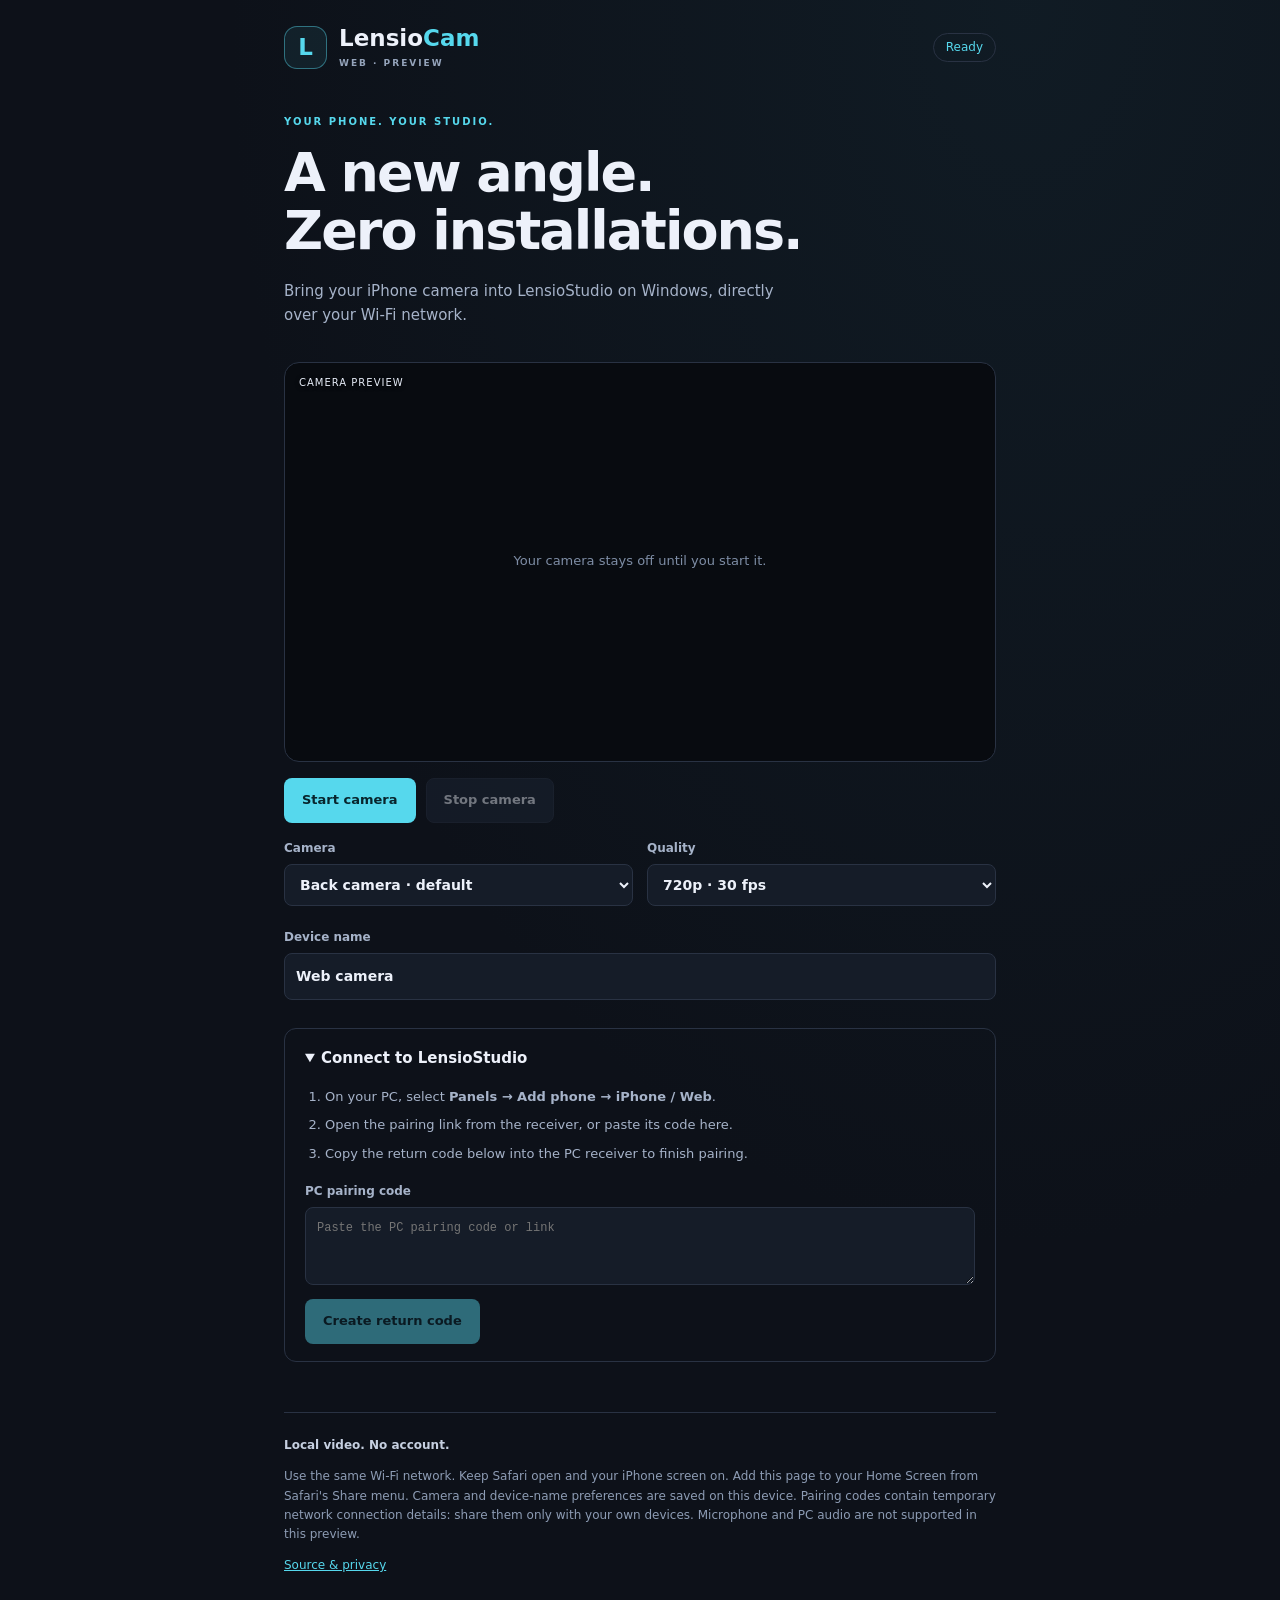
==== web/index.html @ 97a06862 "Add iPhone web camera preview and authenticated Windows receiver" ====
<!doctype html>
<html lang="en"><head><meta charset="utf-8"><meta name="viewport" content="width=device-width,initial-scale=1,viewport-fit=cover"><meta name="theme-color" content="#0d1119"><meta name="apple-mobile-web-app-capable" content="yes"><meta name="apple-mobile-web-app-status-bar-style" content="black-translucent"><meta name="description" content="Use your iPhone camera in LensioStudio for Windows. Free, direct WebRTC streaming on your local network."><meta name="referrer" content="no-referrer"><title>LensioCam Web</title><link rel="manifest" href="manifest.webmanifest"><link rel="icon" href="icon.svg" type="image/svg+xml"><link rel="stylesheet" href="style.css"></head>
<body><main><header><a class="brand" href="#" aria-label="LensioCam home"><span class="mark">L</span><span>Lensio<span class="accent">Cam</span><small>WEB · PREVIEW</small></span></a><span id="state" role="status">Ready</span></header>
<section class="intro"><p class="eyebrow">YOUR PHONE. YOUR STUDIO.</p><h1 id="heading">A new angle.<br>Zero installations.</h1><p id="subtitle">Bring your iPhone camera into LensioStudio on Windows, directly over your Wi-Fi network.</p></section>
<section id="sender"><div class="preview"><video id="localVideo" autoplay muted playsinline></video><div class="previewLabel">CAMERA PREVIEW <span id="format"></span></div><div id="placeholder">Your camera stays off until you start it.</div></div><div class="toolbar"><button id="start" class="primary">Start camera</button><button id="stop" disabled>Stop camera</button></div><div class="settings"><label>Camera<select id="cameras"><option value="">Back camera · default</option></select></label><label>Quality<select id="resolution"><option value="720">720p · 30 fps</option><option value="1080">1080p · 30 fps</option></select></label><label>Device name<input id="phoneName" maxlength="60" value="iPhone" autocomplete="off"></label></div>
<details id="pairing" open><summary>Connect to LensioStudio</summary><ol><li>On your PC, select <b>Panels → Add phone → iPhone / Web</b>.</li><li>Open the pairing link from the receiver, or paste its code here.</li><li>Copy the return code below into the PC receiver to finish pairing.</li></ol><label>PC pairing code<textarea id="offer" rows="3" spellcheck="false" placeholder="Paste the PC pairing code or link"></textarea></label><button id="connect" class="primary" disabled>Create return code</button><div id="answerSection" hidden><label>Return code<textarea id="answer" rows="3" readonly spellcheck="false"></textarea></label><button id="copyAnswer">Copy return code</button></div></details></section>
<section id="receiver" hidden><div class="notice">Keep this receiver window open and visible while streaming. Its frames are sent only to LensioStudio on this PC. Minimizing or hiding this window can reduce frame rate.</div><div class="preview"><video id="remoteVideo" autoplay muted playsinline></video><div class="previewLabel">WINDOWS RECEIVER <span id="receiverStats"></span></div></div><button id="newPair" class="primary">Create pairing link</button><div id="inviteSection" hidden><label>Open this link in Safari on your iPhone<textarea id="invite" readonly rows="3" spellcheck="false"></textarea></label><button id="copyInvite">Copy pairing link</button><label>Paste the return code from your iPhone<textarea id="remoteAnswer" rows="3" spellcheck="false"></textarea></label><button id="finish" class="primary">Connect iPhone</button></div></section>
<p id="message" role="alert" aria-live="polite"></p><footer><b>Local video. No account.</b><p>Use the same Wi-Fi network. Keep Safari open and your iPhone screen on. Add this page to your Home Screen from Safari's Share menu. Camera and device-name preferences are saved on this device. Pairing codes contain temporary network connection details: share them only with your own devices. Microphone and PC audio are not supported in this preview.</p><a href="https://github.com/Spinti1/Lensio" target="_blank" rel="noreferrer">Source &amp; privacy</a></footer></main><script type="module" src="app.js"></script></body></html>
---- web/style.css ----
:root{color-scheme:dark;font:15px/1.6 system-ui,-apple-system,BlinkMacSystemFont,"Segoe UI",sans-serif;background:#0d1119;color:#edf1fa;--accent:#56d8ed;--line:#293243}*{box-sizing:border-box}body{margin:0;background:radial-gradient(ellipse at 80% 0,#17303b55,transparent 55%)}main{max-width:800px;margin:auto;padding:26px 24px max(28px,env(safe-area-inset-bottom))}header{display:flex;align-items:center;justify-content:space-between;gap:12px}.brand{color:inherit;text-decoration:none;display:flex;align-items:center;gap:12px;font-size:23px;font-weight:750;line-height:1.1}.mark{border:1px solid #56d8ed70;color:var(--accent);background:#56d8ed14;border-radius:13px;width:43px;height:43px;display:grid;place-items:center}.accent{color:var(--accent)}small{display:block;color:#95a4bb;font-size:9px;letter-spacing:2px;margin-top:7px}#state{border:1px solid var(--line);border-radius:30px;padding:4px 12px;color:var(--accent);font-size:12px}.intro{padding:35px 0 20px}.eyebrow{font-size:10px;letter-spacing:2px;color:var(--accent);font-weight:700}h1{font-size:clamp(34px,7vw,54px);line-height:1.08;letter-spacing:-2px;margin:14px 0 18px}.intro>p:last-child{color:#a6b3c9;max-width:490px}.preview{aspect-ratio:16/9;background:#080b10;border:1px solid var(--line);border-radius:15px;overflow:hidden;position:relative}video{width:100%;height:100%;object-fit:contain}.previewLabel{position:absolute;top:12px;left:14px;right:14px;display:flex;justify-content:space-between;gap:8px;font-size:10px;letter-spacing:1px;color:#e7edf9;text-shadow:0 1px 4px #000}#placeholder{position:absolute;inset:0;display:grid;place-items:center;color:#7e8da5;font-size:13px;padding:20px;text-align:center}.toolbar{display:flex;gap:10px;margin:16px 0}.settings{display:grid;grid-template-columns:1fr 1fr;gap:14px}.settings label:last-child{grid-column:1/-1}label{display:block;font-size:12px;font-weight:600;color:#a6b3c9}input,select,textarea{width:100%;margin:6px 0 8px;border:1px solid var(--line);border-radius:8px;background:#151c28;color:#edf1fa;padding:11px;font:inherit;font-size:14px}textarea{resize:vertical;min-height:70px;font:12px/1.5 ui-monospace,monospace;overflow-wrap:anywhere}button{border:1px solid var(--line);border-radius:8px;background:#1d2636;color:#edf1fa;padding:11px 17px;font:inherit;font-size:13px;font-weight:650;cursor:pointer;min-height:43px}button.primary{background:var(--accent);color:#08252d;border-color:transparent}button:hover:not(:disabled){filter:brightness(1.12)}button:disabled{opacity:.45;cursor:default}:focus-visible{outline:2px solid var(--accent);outline-offset:3px}details{border:1px solid var(--line);border-radius:12px;padding:17px 20px;margin-top:20px}summary{font-weight:650;cursor:pointer}ol{padding-left:20px;color:#a6b3c9;font-size:13px}li{padding:4px 0}#answerSection{margin-top:18px}.notice{padding:13px 17px;background:#56d8ed0d;border:1px solid #56d8ed44;border-radius:9px;color:#b5d2dd;font-size:13px;margin:0 0 20px}#receiver>.primary{margin:15px 0}#inviteSection{border:1px solid var(--line);padding:20px;border-radius:12px}#inviteSection label:not(:first-child){margin-top:20px}#message{color:#f4bd83;min-height:24px;font-size:13px}footer{border-top:1px solid var(--line);padding-top:23px;font-size:12px;color:#8d9cb4}footer b{color:#c6d0e1}a{color:var(--accent)}[hidden]{display:none!important}@media(min-width:1000px){main{max-width:760px}}@media(max-width:420px){main{padding:20px 16px}.settings{gap:9px}.intro{padding-top:25px}details{padding:14px}#state{max-width:135px;text-align:center}}
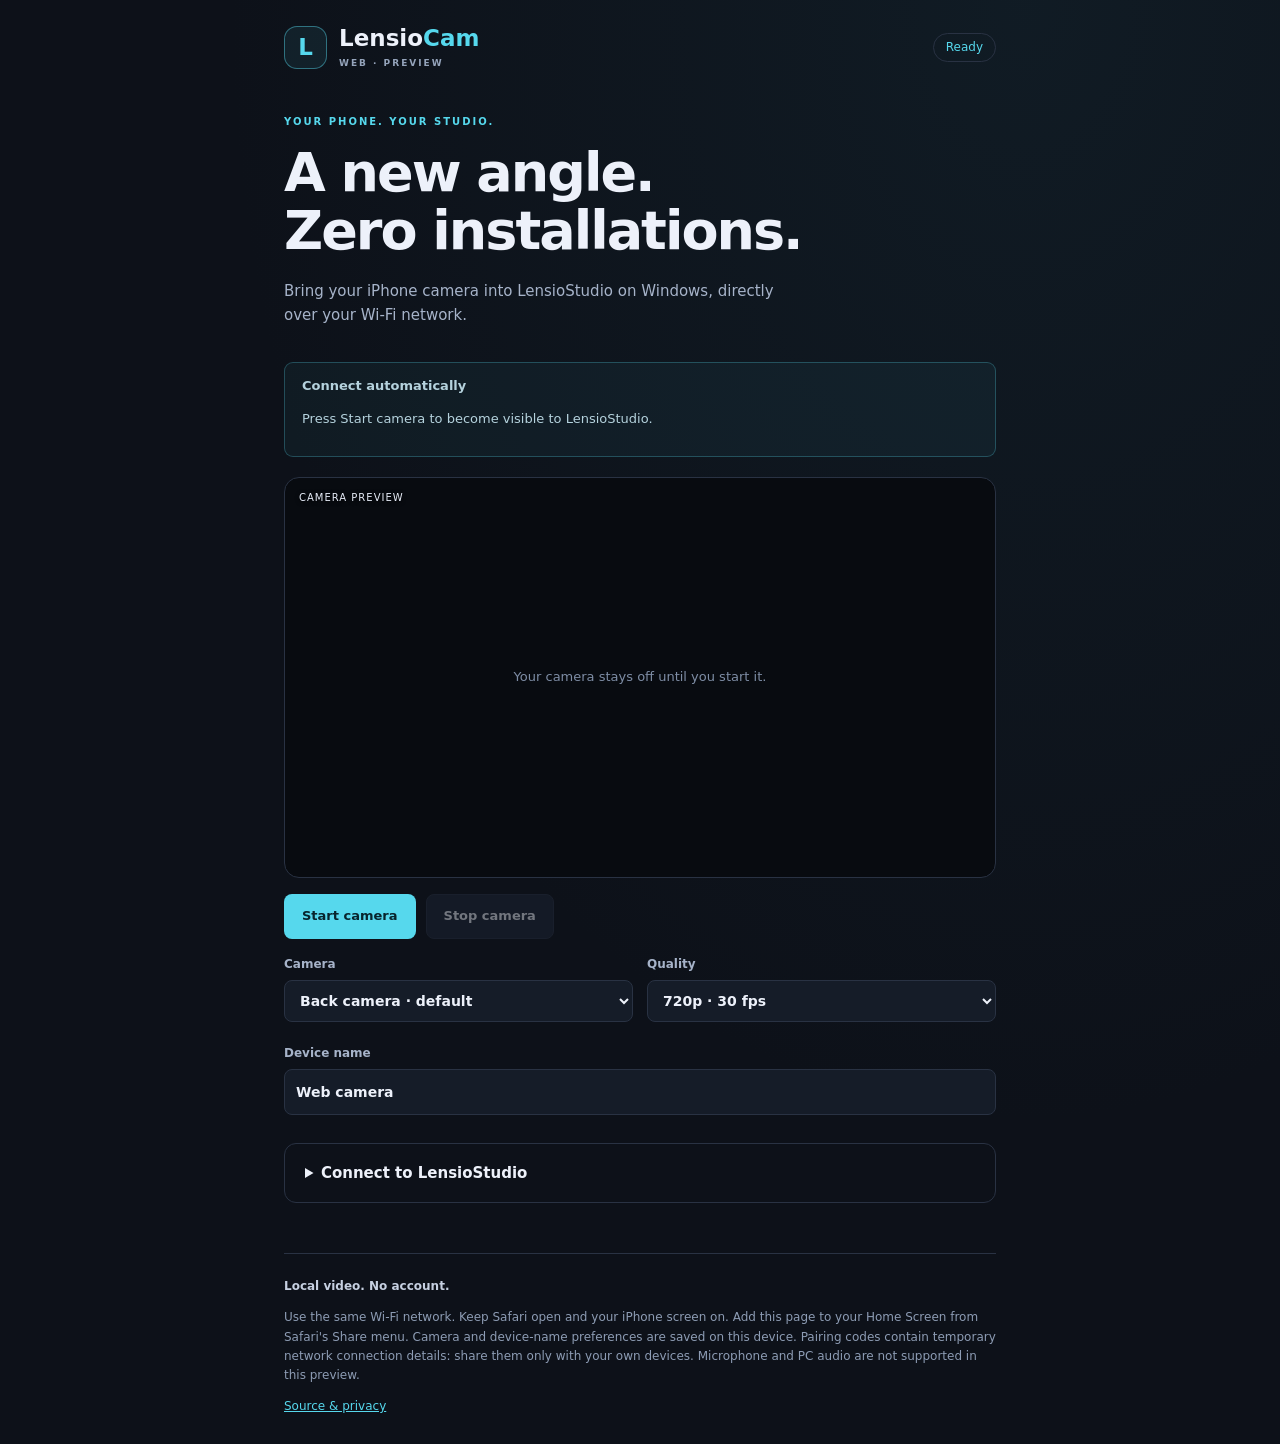
==== commit 65db08ac: "Discover iPhone cameras through isolated Cloudflare signaling without copied codes" ====
--- a/web/index.html
+++ b/web/index.html
@@ -2,7 +2,7 @@
 <html lang="en"><head><meta charset="utf-8"><meta name="viewport" content="width=device-width,initial-scale=1,viewport-fit=cover"><meta name="theme-color" content="#0d1119"><meta name="apple-mobile-web-app-capable" content="yes"><meta name="apple-mobile-web-app-status-bar-style" content="black-translucent"><meta name="description" content="Use your iPhone camera in LensioStudio for Windows. Free, direct WebRTC streaming on your local network."><meta name="referrer" content="no-referrer"><title>LensioCam Web</title><link rel="manifest" href="manifest.webmanifest"><link rel="icon" href="icon.svg" type="image/svg+xml"><link rel="stylesheet" href="style.css"></head>
 <body><main><header><a class="brand" href="#" aria-label="LensioCam home"><span class="mark">L</span><span>Lensio<span class="accent">Cam</span><small>WEB · PREVIEW</small></span></a><span id="state" role="status">Ready</span></header>
 <section class="intro"><p class="eyebrow">YOUR PHONE. YOUR STUDIO.</p><h1 id="heading">A new angle.<br>Zero installations.</h1><p id="subtitle">Bring your iPhone camera into LensioStudio on Windows, directly over your Wi-Fi network.</p></section>
-<section id="sender"><div class="preview"><video id="localVideo" autoplay muted playsinline></video><div class="previewLabel">CAMERA PREVIEW <span id="format"></span></div><div id="placeholder">Your camera stays off until you start it.</div></div><div class="toolbar"><button id="start" class="primary">Start camera</button><button id="stop" disabled>Stop camera</button></div><div class="settings"><label>Camera<select id="cameras"><option value="">Back camera · default</option></select></label><label>Quality<select id="resolution"><option value="720">720p · 30 fps</option><option value="1080">1080p · 30 fps</option></select></label><label>Device name<input id="phoneName" maxlength="60" value="iPhone" autocomplete="off"></label></div>
+<section id="autoPanel" class="notice" hidden><b>Connect automatically</b><p id="autoStatus" role="status"></p><div id="autoDevices"></div><div id="autoRequest" hidden><p><b id="autoHost"></b> wants to use your camera. Accept only your own PC.</p><button id="acceptAuto" class="primary">Accept connection</button> <button id="rejectAuto">Decline</button></div></section><section id="sender"><div class="preview"><video id="localVideo" autoplay muted playsinline></video><div class="previewLabel">CAMERA PREVIEW <span id="format"></span></div><div id="placeholder">Your camera stays off until you start it.</div></div><div class="toolbar"><button id="start" class="primary">Start camera</button><button id="stop" disabled>Stop camera</button></div><div class="settings"><label>Camera<select id="cameras"><option value="">Back camera · default</option></select></label><label>Quality<select id="resolution"><option value="720">720p · 30 fps</option><option value="1080">1080p · 30 fps</option></select></label><label>Device name<input id="phoneName" maxlength="60" value="iPhone" autocomplete="off"></label></div>
 <details id="pairing" open><summary>Connect to LensioStudio</summary><ol><li>On your PC, select <b>Panels → Add phone → iPhone / Web</b>.</li><li>Open the pairing link from the receiver, or paste its code here.</li><li>Copy the return code below into the PC receiver to finish pairing.</li></ol><label>PC pairing code<textarea id="offer" rows="3" spellcheck="false" placeholder="Paste the PC pairing code or link"></textarea></label><button id="connect" class="primary" disabled>Create return code</button><div id="answerSection" hidden><label>Return code<textarea id="answer" rows="3" readonly spellcheck="false"></textarea></label><button id="copyAnswer">Copy return code</button></div></details></section>
 <section id="receiver" hidden><div class="notice">Keep this receiver window open and visible while streaming. Its frames are sent only to LensioStudio on this PC. Minimizing or hiding this window can reduce frame rate.</div><div class="preview"><video id="remoteVideo" autoplay muted playsinline></video><div class="previewLabel">WINDOWS RECEIVER <span id="receiverStats"></span></div></div><button id="newPair" class="primary">Create pairing link</button><div id="inviteSection" hidden><label>Open this link in Safari on your iPhone<textarea id="invite" readonly rows="3" spellcheck="false"></textarea></label><button id="copyInvite">Copy pairing link</button><label>Paste the return code from your iPhone<textarea id="remoteAnswer" rows="3" spellcheck="false"></textarea></label><button id="finish" class="primary">Connect iPhone</button></div></section>
 <p id="message" role="alert" aria-live="polite"></p><footer><b>Local video. No account.</b><p>Use the same Wi-Fi network. Keep Safari open and your iPhone screen on. Add this page to your Home Screen from Safari's Share menu. Camera and device-name preferences are saved on this device. Pairing codes contain temporary network connection details: share them only with your own devices. Microphone and PC audio are not supported in this preview.</p><a href="https://github.com/Spinti1/Lensio" target="_blank" rel="noreferrer">Source &amp; privacy</a></footer></main><script type="module" src="app.js"></script></body></html>
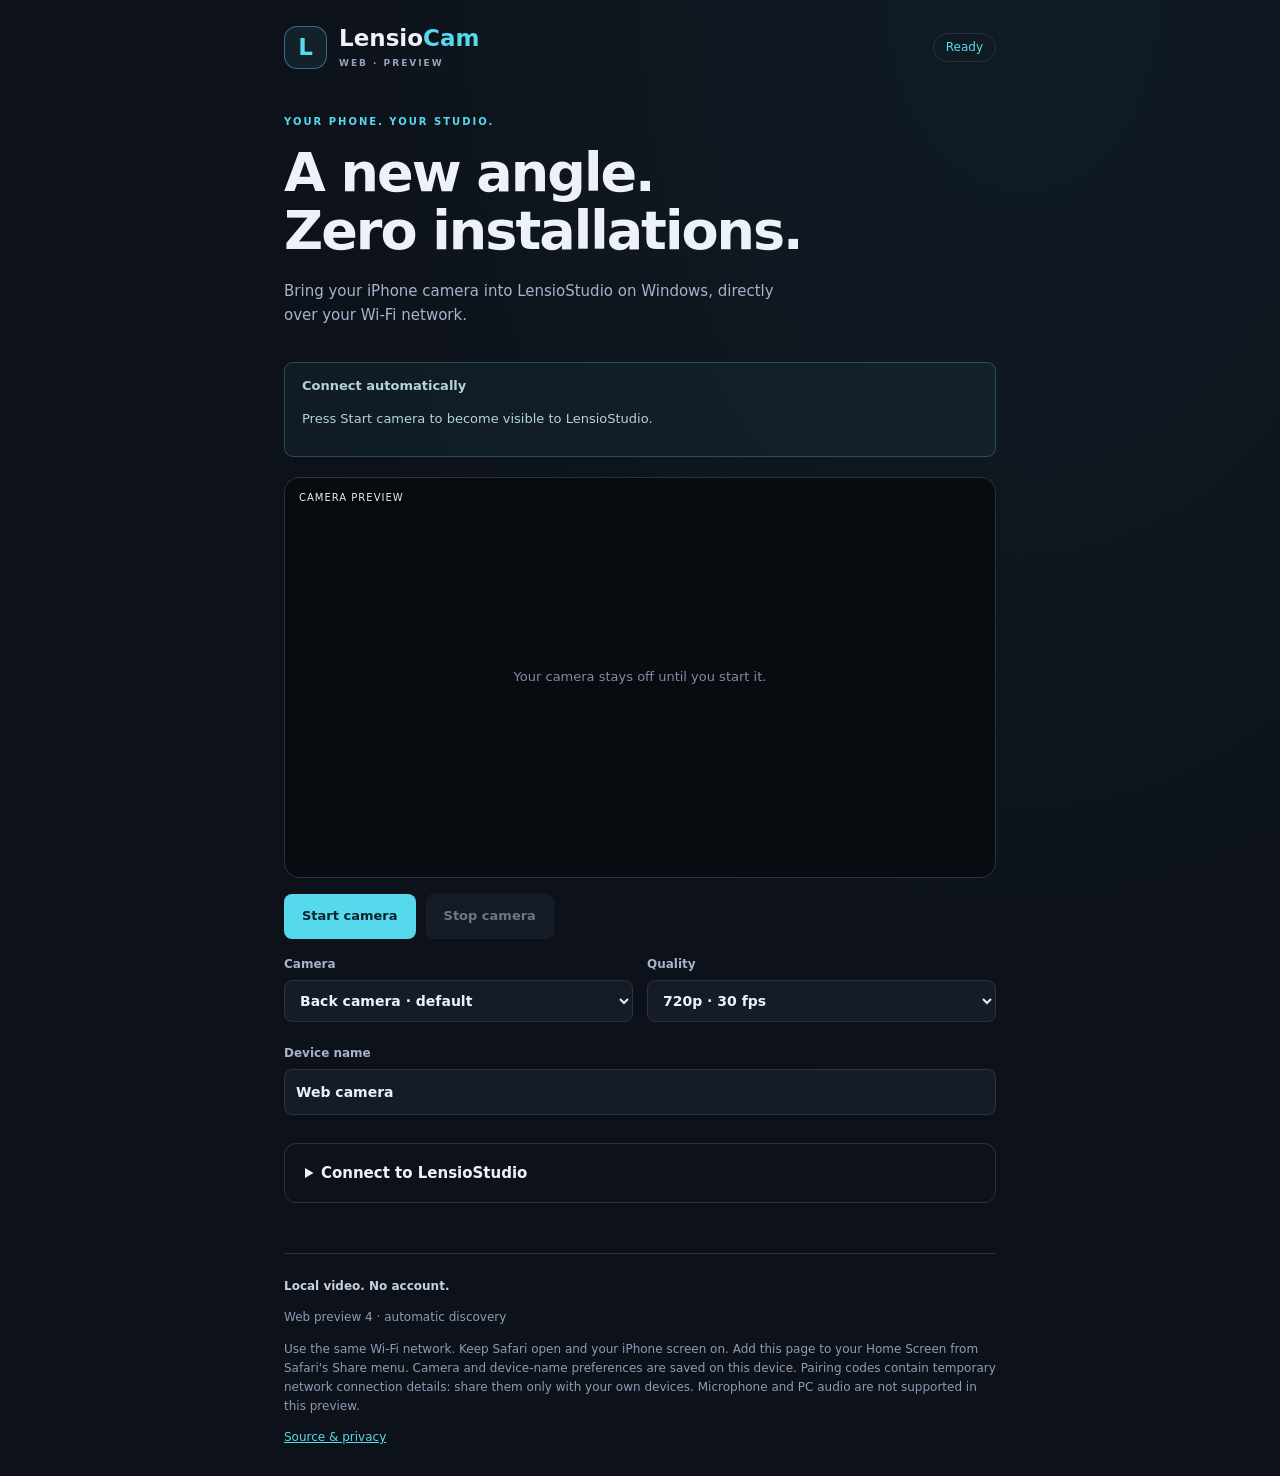
==== commit 33b9a447: "Keep discovery visible and refresh cached browser scripts" ====
--- a/web/index.html
+++ b/web/index.html
@@ -2,7 +2,7 @@
 <html lang="en"><head><meta charset="utf-8"><meta name="viewport" content="width=device-width,initial-scale=1,viewport-fit=cover"><meta name="theme-color" content="#0d1119"><meta name="apple-mobile-web-app-capable" content="yes"><meta name="apple-mobile-web-app-status-bar-style" content="black-translucent"><meta name="description" content="Use your iPhone camera in LensioStudio for Windows. Free, direct WebRTC streaming on your local network."><meta name="referrer" content="no-referrer"><title>LensioCam Web</title><link rel="manifest" href="manifest.webmanifest"><link rel="icon" href="icon.svg" type="image/svg+xml"><link rel="stylesheet" href="style.css"></head>
 <body><main><header><a class="brand" href="#" aria-label="LensioCam home"><span class="mark">L</span><span>Lensio<span class="accent">Cam</span><small>WEB · PREVIEW</small></span></a><span id="state" role="status">Ready</span></header>
 <section class="intro"><p class="eyebrow">YOUR PHONE. YOUR STUDIO.</p><h1 id="heading">A new angle.<br>Zero installations.</h1><p id="subtitle">Bring your iPhone camera into LensioStudio on Windows, directly over your Wi-Fi network.</p></section>
-<section id="autoPanel" class="notice" hidden><b>Connect automatically</b><p id="autoStatus" role="status"></p><div id="autoDevices"></div><div id="autoRequest" hidden><p><b id="autoHost"></b> wants to use your camera. Accept only your own PC.</p><button id="acceptAuto" class="primary">Accept connection</button> <button id="rejectAuto">Decline</button></div></section><section id="sender"><div class="preview"><video id="localVideo" autoplay muted playsinline></video><div class="previewLabel">CAMERA PREVIEW <span id="format"></span></div><div id="placeholder">Your camera stays off until you start it.</div></div><div class="toolbar"><button id="start" class="primary">Start camera</button><button id="stop" disabled>Stop camera</button></div><div class="settings"><label>Camera<select id="cameras"><option value="">Back camera · default</option></select></label><label>Quality<select id="resolution"><option value="720">720p · 30 fps</option><option value="1080">1080p · 30 fps</option></select></label><label>Device name<input id="phoneName" maxlength="60" value="iPhone" autocomplete="off"></label></div>
+<section id="autoPanel" class="notice"><b>Connect automatically</b><p id="autoStatus" role="status">Loading automatic discovery… If this message stays, reload this page to update its scripts.</p><div id="autoDevices"></div><div id="autoRequest" hidden><p><b id="autoHost"></b> wants to use your camera. Accept only your own PC.</p><button id="acceptAuto" class="primary">Accept connection</button> <button id="rejectAuto">Decline</button></div></section><section id="sender"><div class="preview"><video id="localVideo" autoplay muted playsinline></video><div class="previewLabel">CAMERA PREVIEW <span id="format"></span></div><div id="placeholder">Your camera stays off until you start it.</div></div><div class="toolbar"><button id="start" class="primary">Start camera</button><button id="stop" disabled>Stop camera</button></div><div class="settings"><label>Camera<select id="cameras"><option value="">Back camera · default</option></select></label><label>Quality<select id="resolution"><option value="720">720p · 30 fps</option><option value="1080">1080p · 30 fps</option></select></label><label>Device name<input id="phoneName" maxlength="60" value="iPhone" autocomplete="off"></label></div>
 <details id="pairing" open><summary>Connect to LensioStudio</summary><ol><li>On your PC, select <b>Panels → Add phone → iPhone / Web</b>.</li><li>Open the pairing link from the receiver, or paste its code here.</li><li>Copy the return code below into the PC receiver to finish pairing.</li></ol><label>PC pairing code<textarea id="offer" rows="3" spellcheck="false" placeholder="Paste the PC pairing code or link"></textarea></label><button id="connect" class="primary" disabled>Create return code</button><div id="answerSection" hidden><label>Return code<textarea id="answer" rows="3" readonly spellcheck="false"></textarea></label><button id="copyAnswer">Copy return code</button></div></details></section>
 <section id="receiver" hidden><div class="notice">Keep this receiver window open and visible while streaming. Its frames are sent only to LensioStudio on this PC. Minimizing or hiding this window can reduce frame rate.</div><div class="preview"><video id="remoteVideo" autoplay muted playsinline></video><div class="previewLabel">WINDOWS RECEIVER <span id="receiverStats"></span></div></div><button id="newPair" class="primary">Create pairing link</button><div id="inviteSection" hidden><label>Open this link in Safari on your iPhone<textarea id="invite" readonly rows="3" spellcheck="false"></textarea></label><button id="copyInvite">Copy pairing link</button><label>Paste the return code from your iPhone<textarea id="remoteAnswer" rows="3" spellcheck="false"></textarea></label><button id="finish" class="primary">Connect iPhone</button></div></section>
-<p id="message" role="alert" aria-live="polite"></p><footer><b>Local video. No account.</b><p>Use the same Wi-Fi network. Keep Safari open and your iPhone screen on. Add this page to your Home Screen from Safari's Share menu. Camera and device-name preferences are saved on this device. Pairing codes contain temporary network connection details: share them only with your own devices. Microphone and PC audio are not supported in this preview.</p><a href="https://github.com/Spinti1/Lensio" target="_blank" rel="noreferrer">Source &amp; privacy</a></footer></main><script type="module" src="app.js"></script></body></html>
+<p id="message" role="alert" aria-live="polite"></p><footer><b>Local video. No account.</b><p>Web preview 4 · automatic discovery</p><p>Use the same Wi-Fi network. Keep Safari open and your iPhone screen on. Add this page to your Home Screen from Safari's Share menu. Camera and device-name preferences are saved on this device. Pairing codes contain temporary network connection details: share them only with your own devices. Microphone and PC audio are not supported in this preview.</p><a href="https://github.com/Spinti1/Lensio" target="_blank" rel="noreferrer">Source &amp; privacy</a></footer></main><script type="module" src="app.js?v=20261029-4"></script></body></html>
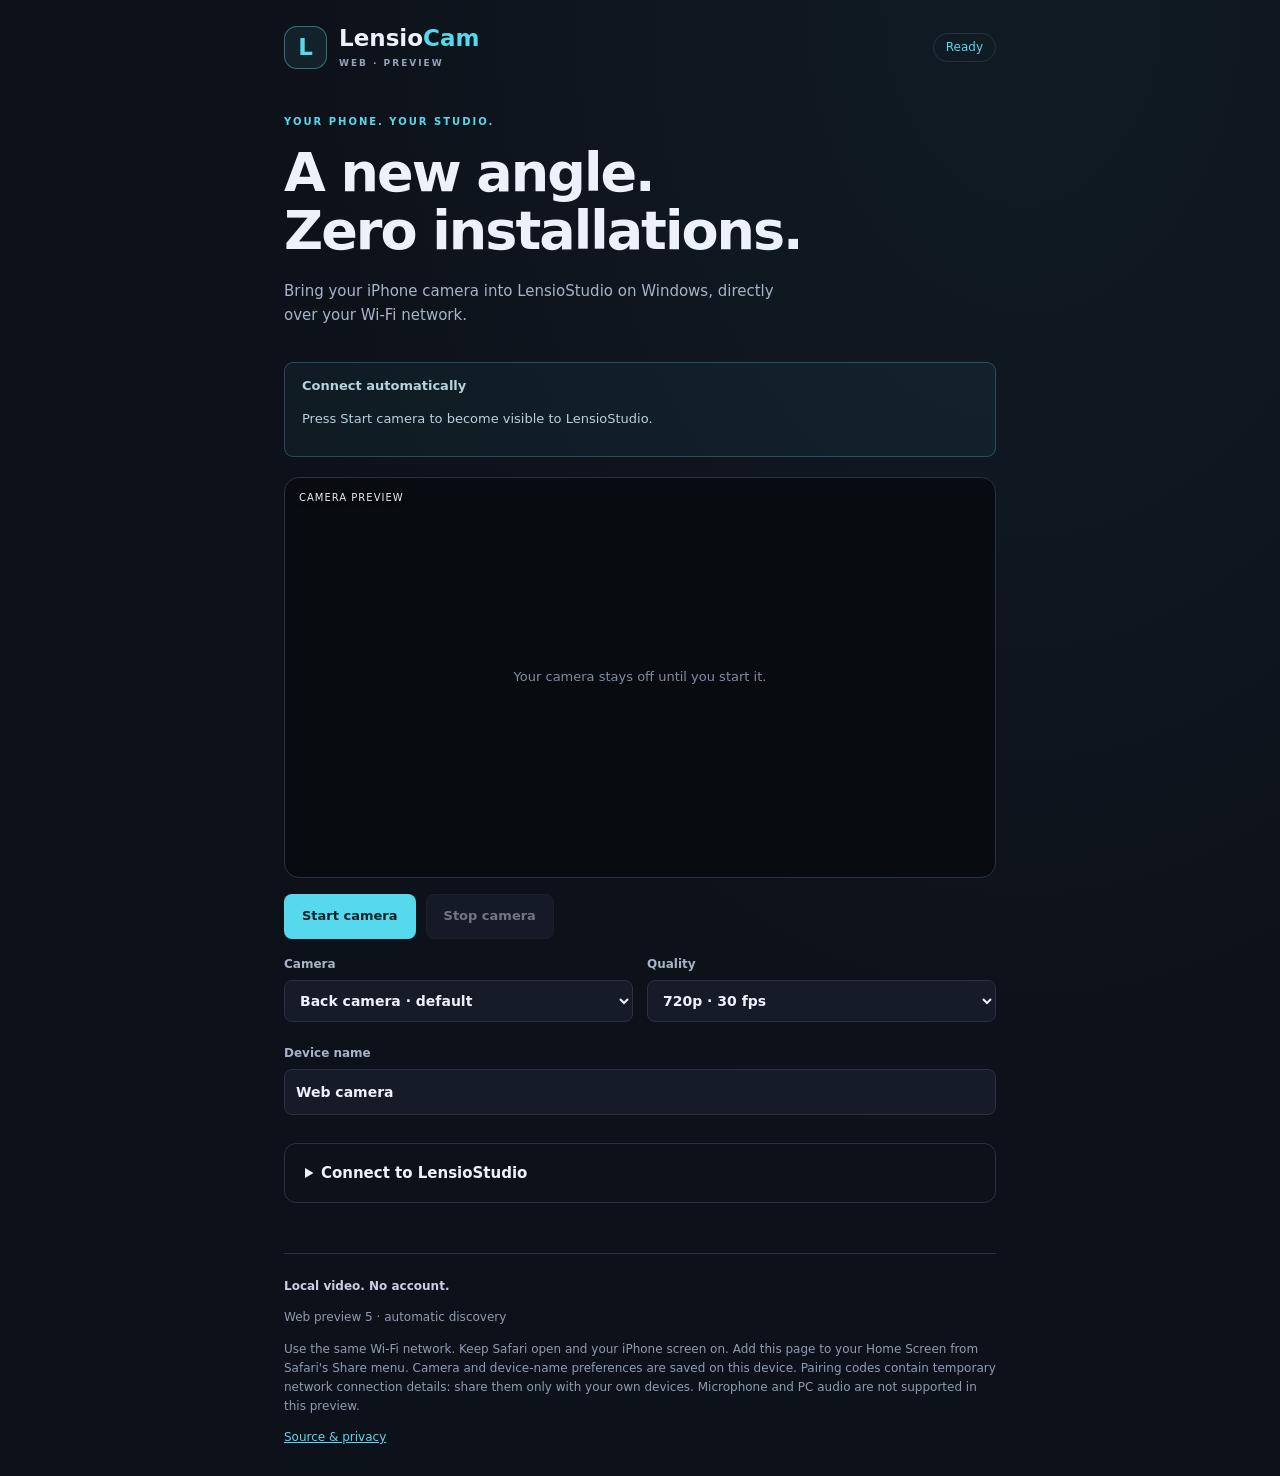
==== commit 2a975195: "Show online status and anonymous network hints for discovery diagnosis" ====
--- a/web/index.html
+++ b/web/index.html
@@ -2,7 +2,7 @@
 <html lang="en"><head><meta charset="utf-8"><meta name="viewport" content="width=device-width,initial-scale=1,viewport-fit=cover"><meta name="theme-color" content="#0d1119"><meta name="apple-mobile-web-app-capable" content="yes"><meta name="apple-mobile-web-app-status-bar-style" content="black-translucent"><meta name="description" content="Use your iPhone camera in LensioStudio for Windows. Free, direct WebRTC streaming on your local network."><meta name="referrer" content="no-referrer"><title>LensioCam Web</title><link rel="manifest" href="manifest.webmanifest"><link rel="icon" href="icon.svg" type="image/svg+xml"><link rel="stylesheet" href="style.css"></head>
 <body><main><header><a class="brand" href="#" aria-label="LensioCam home"><span class="mark">L</span><span>Lensio<span class="accent">Cam</span><small>WEB · PREVIEW</small></span></a><span id="state" role="status">Ready</span></header>
 <section class="intro"><p class="eyebrow">YOUR PHONE. YOUR STUDIO.</p><h1 id="heading">A new angle.<br>Zero installations.</h1><p id="subtitle">Bring your iPhone camera into LensioStudio on Windows, directly over your Wi-Fi network.</p></section>
-<section id="autoPanel" class="notice"><b>Connect automatically</b><p id="autoStatus" role="status">Loading automatic discovery… If this message stays, reload this page to update its scripts.</p><div id="autoDevices"></div><div id="autoRequest" hidden><p><b id="autoHost"></b> wants to use your camera. Accept only your own PC.</p><button id="acceptAuto" class="primary">Accept connection</button> <button id="rejectAuto">Decline</button></div></section><section id="sender"><div class="preview"><video id="localVideo" autoplay muted playsinline></video><div class="previewLabel">CAMERA PREVIEW <span id="format"></span></div><div id="placeholder">Your camera stays off until you start it.</div></div><div class="toolbar"><button id="start" class="primary">Start camera</button><button id="stop" disabled>Stop camera</button></div><div class="settings"><label>Camera<select id="cameras"><option value="">Back camera · default</option></select></label><label>Quality<select id="resolution"><option value="720">720p · 30 fps</option><option value="1080">1080p · 30 fps</option></select></label><label>Device name<input id="phoneName" maxlength="60" value="iPhone" autocomplete="off"></label></div>
+<section id="autoPanel" class="notice"><b>Connect automatically</b><p id="autoStatus" role="status">Loading automatic discovery… If this message stays, reload this page to update its scripts.</p><p id="autoDiagnostic" role="status"></p><div id="autoDevices"></div><div id="autoRequest" hidden><p><b id="autoHost"></b> wants to use your camera. Accept only your own PC.</p><button id="acceptAuto" class="primary">Accept connection</button> <button id="rejectAuto">Decline</button></div></section><section id="sender"><div class="preview"><video id="localVideo" autoplay muted playsinline></video><div class="previewLabel">CAMERA PREVIEW <span id="format"></span></div><div id="placeholder">Your camera stays off until you start it.</div></div><div class="toolbar"><button id="start" class="primary">Start camera</button><button id="stop" disabled>Stop camera</button></div><div class="settings"><label>Camera<select id="cameras"><option value="">Back camera · default</option></select></label><label>Quality<select id="resolution"><option value="720">720p · 30 fps</option><option value="1080">1080p · 30 fps</option></select></label><label>Device name<input id="phoneName" maxlength="60" value="iPhone" autocomplete="off"></label></div>
 <details id="pairing" open><summary>Connect to LensioStudio</summary><ol><li>On your PC, select <b>Panels → Add phone → iPhone / Web</b>.</li><li>Open the pairing link from the receiver, or paste its code here.</li><li>Copy the return code below into the PC receiver to finish pairing.</li></ol><label>PC pairing code<textarea id="offer" rows="3" spellcheck="false" placeholder="Paste the PC pairing code or link"></textarea></label><button id="connect" class="primary" disabled>Create return code</button><div id="answerSection" hidden><label>Return code<textarea id="answer" rows="3" readonly spellcheck="false"></textarea></label><button id="copyAnswer">Copy return code</button></div></details></section>
 <section id="receiver" hidden><div class="notice">Keep this receiver window open and visible while streaming. Its frames are sent only to LensioStudio on this PC. Minimizing or hiding this window can reduce frame rate.</div><div class="preview"><video id="remoteVideo" autoplay muted playsinline></video><div class="previewLabel">WINDOWS RECEIVER <span id="receiverStats"></span></div></div><button id="newPair" class="primary">Create pairing link</button><div id="inviteSection" hidden><label>Open this link in Safari on your iPhone<textarea id="invite" readonly rows="3" spellcheck="false"></textarea></label><button id="copyInvite">Copy pairing link</button><label>Paste the return code from your iPhone<textarea id="remoteAnswer" rows="3" spellcheck="false"></textarea></label><button id="finish" class="primary">Connect iPhone</button></div></section>
-<p id="message" role="alert" aria-live="polite"></p><footer><b>Local video. No account.</b><p>Web preview 4 · automatic discovery</p><p>Use the same Wi-Fi network. Keep Safari open and your iPhone screen on. Add this page to your Home Screen from Safari's Share menu. Camera and device-name preferences are saved on this device. Pairing codes contain temporary network connection details: share them only with your own devices. Microphone and PC audio are not supported in this preview.</p><a href="https://github.com/Spinti1/Lensio" target="_blank" rel="noreferrer">Source &amp; privacy</a></footer></main><script type="module" src="app.js?v=20261029-4"></script></body></html>
+<p id="message" role="alert" aria-live="polite"></p><footer><b>Local video. No account.</b><p>Web preview 5 · automatic discovery</p><p>Use the same Wi-Fi network. Keep Safari open and your iPhone screen on. Add this page to your Home Screen from Safari's Share menu. Camera and device-name preferences are saved on this device. Pairing codes contain temporary network connection details: share them only with your own devices. Microphone and PC audio are not supported in this preview.</p><a href="https://github.com/Spinti1/Lensio" target="_blank" rel="noreferrer">Source &amp; privacy</a></footer></main><script type="module" src="app.js?v=20261029-5"></script></body></html>
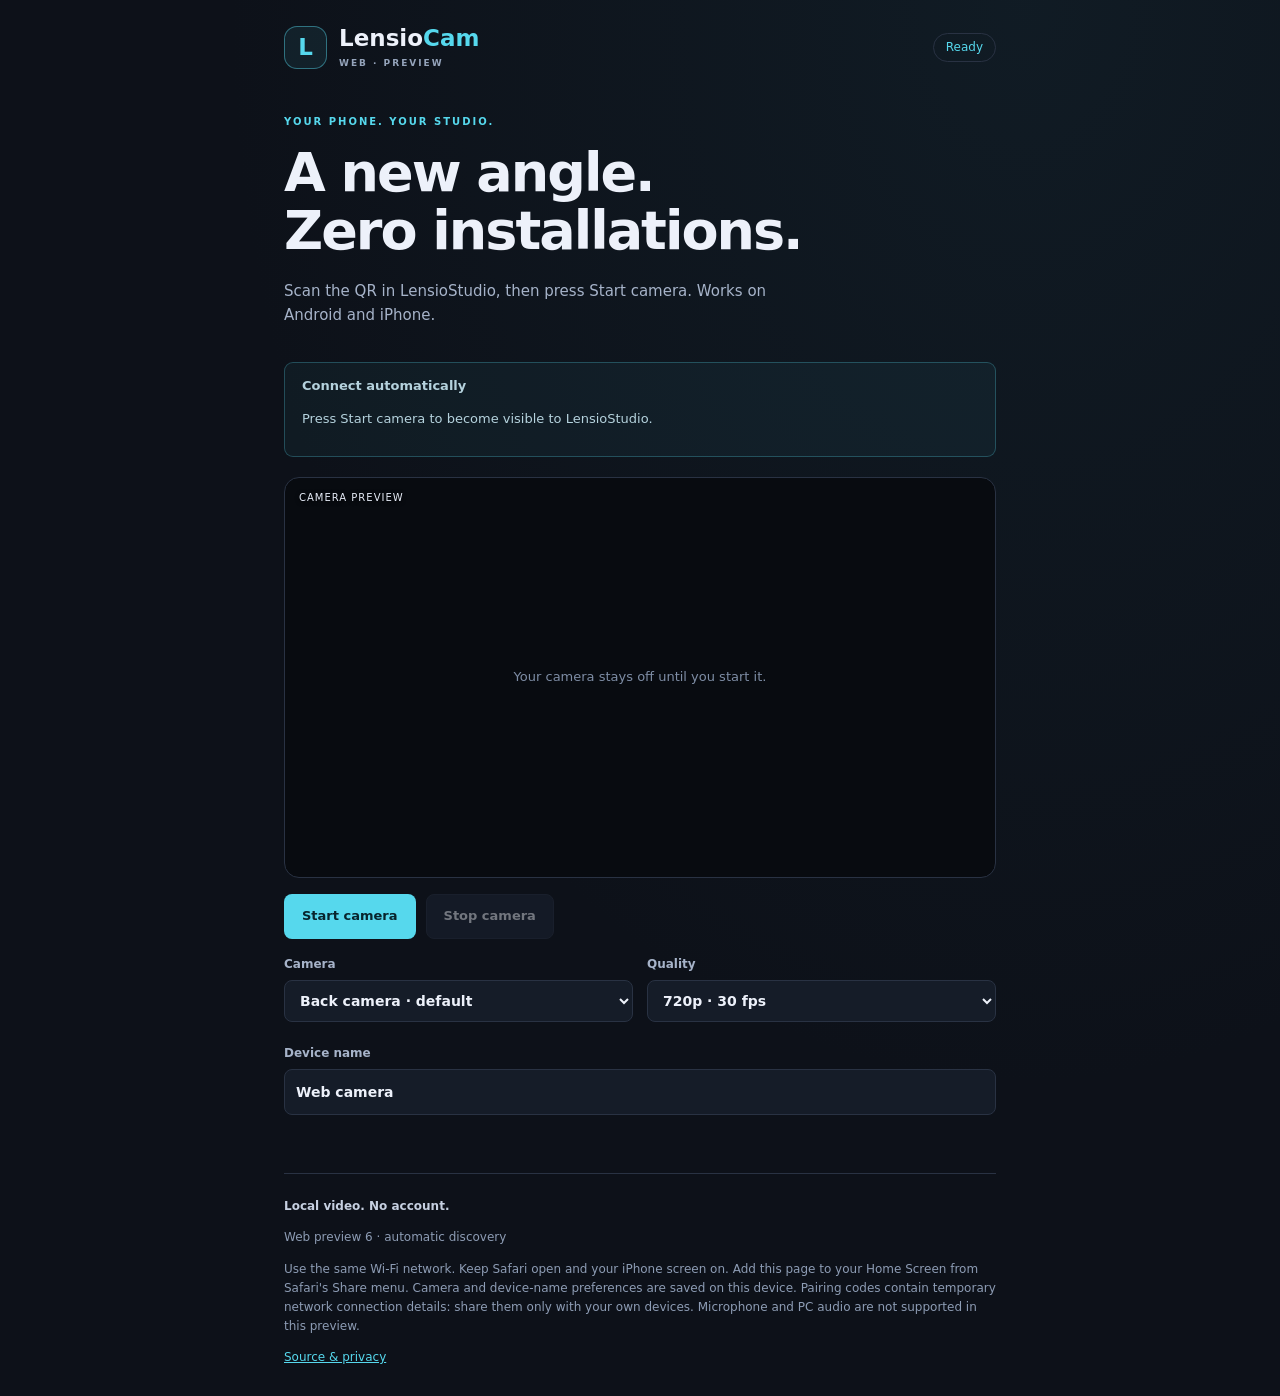
==== commit 9e219a95: "Receive phone cameras inside Windows and pair multiple devices with a native QR" ====
--- a/web/index.html
+++ b/web/index.html
@@ -1,8 +1,8 @@
 <!doctype html>
 <html lang="en"><head><meta charset="utf-8"><meta name="viewport" content="width=device-width,initial-scale=1,viewport-fit=cover"><meta name="theme-color" content="#0d1119"><meta name="apple-mobile-web-app-capable" content="yes"><meta name="apple-mobile-web-app-status-bar-style" content="black-translucent"><meta name="description" content="Use your iPhone camera in LensioStudio for Windows. Free, direct WebRTC streaming on your local network."><meta name="referrer" content="no-referrer"><title>LensioCam Web</title><link rel="manifest" href="manifest.webmanifest"><link rel="icon" href="icon.svg" type="image/svg+xml"><link rel="stylesheet" href="style.css"></head>
 <body><main><header><a class="brand" href="#" aria-label="LensioCam home"><span class="mark">L</span><span>Lensio<span class="accent">Cam</span><small>WEB · PREVIEW</small></span></a><span id="state" role="status">Ready</span></header>
-<section class="intro"><p class="eyebrow">YOUR PHONE. YOUR STUDIO.</p><h1 id="heading">A new angle.<br>Zero installations.</h1><p id="subtitle">Bring your iPhone camera into LensioStudio on Windows, directly over your Wi-Fi network.</p></section>
+<section class="intro"><p class="eyebrow">YOUR PHONE. YOUR STUDIO.</p><h1 id="heading">A new angle.<br>Zero installations.</h1><p id="subtitle">Scan the QR in LensioStudio, then press Start camera. Works on Android and iPhone.</p></section>
 <section id="autoPanel" class="notice"><b>Connect automatically</b><p id="autoStatus" role="status">Loading automatic discovery… If this message stays, reload this page to update its scripts.</p><p id="autoDiagnostic" role="status"></p><div id="autoDevices"></div><div id="autoRequest" hidden><p><b id="autoHost"></b> wants to use your camera. Accept only your own PC.</p><button id="acceptAuto" class="primary">Accept connection</button> <button id="rejectAuto">Decline</button></div></section><section id="sender"><div class="preview"><video id="localVideo" autoplay muted playsinline></video><div class="previewLabel">CAMERA PREVIEW <span id="format"></span></div><div id="placeholder">Your camera stays off until you start it.</div></div><div class="toolbar"><button id="start" class="primary">Start camera</button><button id="stop" disabled>Stop camera</button></div><div class="settings"><label>Camera<select id="cameras"><option value="">Back camera · default</option></select></label><label>Quality<select id="resolution"><option value="720">720p · 30 fps</option><option value="1080">1080p · 30 fps</option></select></label><label>Device name<input id="phoneName" maxlength="60" value="iPhone" autocomplete="off"></label></div>
-<details id="pairing" open><summary>Connect to LensioStudio</summary><ol><li>On your PC, select <b>Panels → Add phone → iPhone / Web</b>.</li><li>Open the pairing link from the receiver, or paste its code here.</li><li>Copy the return code below into the PC receiver to finish pairing.</li></ol><label>PC pairing code<textarea id="offer" rows="3" spellcheck="false" placeholder="Paste the PC pairing code or link"></textarea></label><button id="connect" class="primary" disabled>Create return code</button><div id="answerSection" hidden><label>Return code<textarea id="answer" rows="3" readonly spellcheck="false"></textarea></label><button id="copyAnswer">Copy return code</button></div></details></section>
+<details id="pairing" hidden><summary>Connect to LensioStudio</summary><ol><li>Scan the QR shown inside LensioStudio on your PC.</li><li>Open the pairing link from the receiver, or paste its code here.</li><li>Copy the return code below into the PC receiver to finish pairing.</li></ol><label>PC pairing code<textarea id="offer" rows="3" spellcheck="false" placeholder="Paste the PC pairing code or link"></textarea></label><button id="connect" class="primary" disabled>Create return code</button><div id="answerSection" hidden><label>Return code<textarea id="answer" rows="3" readonly spellcheck="false"></textarea></label><button id="copyAnswer">Copy return code</button></div></details></section>
 <section id="receiver" hidden><div class="notice">Keep this receiver window open and visible while streaming. Its frames are sent only to LensioStudio on this PC. Minimizing or hiding this window can reduce frame rate.</div><div class="preview"><video id="remoteVideo" autoplay muted playsinline></video><div class="previewLabel">WINDOWS RECEIVER <span id="receiverStats"></span></div></div><button id="newPair" class="primary">Create pairing link</button><div id="inviteSection" hidden><label>Open this link in Safari on your iPhone<textarea id="invite" readonly rows="3" spellcheck="false"></textarea></label><button id="copyInvite">Copy pairing link</button><label>Paste the return code from your iPhone<textarea id="remoteAnswer" rows="3" spellcheck="false"></textarea></label><button id="finish" class="primary">Connect iPhone</button></div></section>
-<p id="message" role="alert" aria-live="polite"></p><footer><b>Local video. No account.</b><p>Web preview 5 · automatic discovery</p><p>Use the same Wi-Fi network. Keep Safari open and your iPhone screen on. Add this page to your Home Screen from Safari's Share menu. Camera and device-name preferences are saved on this device. Pairing codes contain temporary network connection details: share them only with your own devices. Microphone and PC audio are not supported in this preview.</p><a href="https://github.com/Spinti1/Lensio" target="_blank" rel="noreferrer">Source &amp; privacy</a></footer></main><script type="module" src="app.js?v=20261029-5"></script></body></html>
+<p id="message" role="alert" aria-live="polite"></p><footer><b>Local video. No account.</b><p>Web preview 6 · automatic discovery</p><p>Use the same Wi-Fi network. Keep Safari open and your iPhone screen on. Add this page to your Home Screen from Safari's Share menu. Camera and device-name preferences are saved on this device. Pairing codes contain temporary network connection details: share them only with your own devices. Microphone and PC audio are not supported in this preview.</p><a href="https://github.com/Spinti1/Lensio" target="_blank" rel="noreferrer">Source &amp; privacy</a></footer></main><script type="module" src="app.js?v=6"></script></body></html>
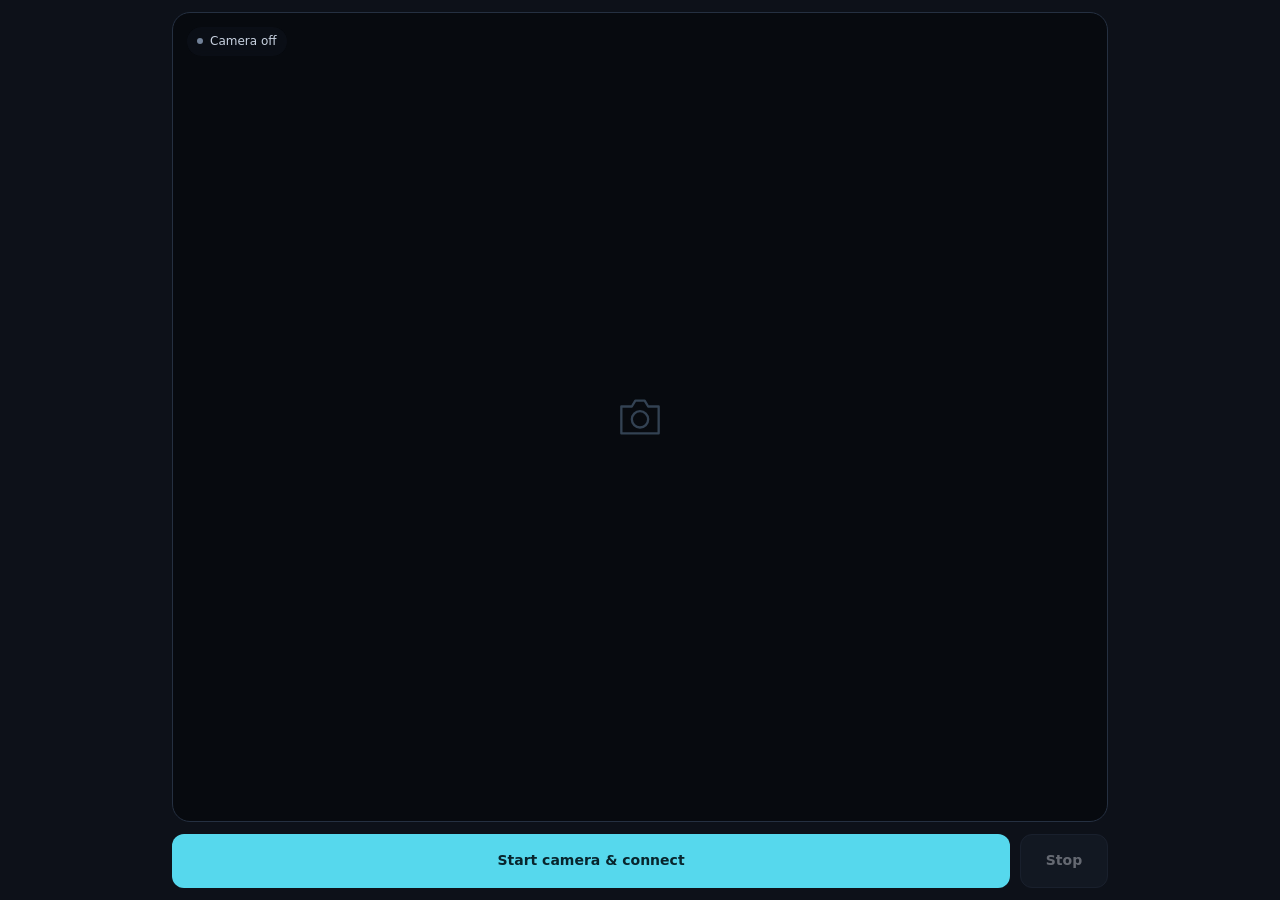
==== commit de6f22f5: "Simplify the phone page to camera preview and start-stop controls" ====
--- a/web/index.html
+++ b/web/index.html
@@ -1,8 +1,33 @@
 <!doctype html>
-<html lang="en"><head><meta charset="utf-8"><meta name="viewport" content="width=device-width,initial-scale=1,viewport-fit=cover"><meta name="theme-color" content="#0d1119"><meta name="apple-mobile-web-app-capable" content="yes"><meta name="apple-mobile-web-app-status-bar-style" content="black-translucent"><meta name="description" content="Use your iPhone camera in LensioStudio for Windows. Free, direct WebRTC streaming on your local network."><meta name="referrer" content="no-referrer"><title>LensioCam Web</title><link rel="manifest" href="manifest.webmanifest"><link rel="icon" href="icon.svg" type="image/svg+xml"><link rel="stylesheet" href="style.css"></head>
-<body><main><header><a class="brand" href="#" aria-label="LensioCam home"><span class="mark">L</span><span>Lensio<span class="accent">Cam</span><small>WEB · PREVIEW</small></span></a><span id="state" role="status">Ready</span></header>
-<section class="intro"><p class="eyebrow">YOUR PHONE. YOUR STUDIO.</p><h1 id="heading">A new angle.<br>Zero installations.</h1><p id="subtitle">Scan the QR in LensioStudio, then press Start camera. Works on Android and iPhone.</p></section>
-<section id="autoPanel" class="notice"><b>Connect automatically</b><p id="autoStatus" role="status">Loading automatic discovery… If this message stays, reload this page to update its scripts.</p><p id="autoDiagnostic" role="status"></p><div id="autoDevices"></div><div id="autoRequest" hidden><p><b id="autoHost"></b> wants to use your camera. Accept only your own PC.</p><button id="acceptAuto" class="primary">Accept connection</button> <button id="rejectAuto">Decline</button></div></section><section id="sender"><div class="preview"><video id="localVideo" autoplay muted playsinline></video><div class="previewLabel">CAMERA PREVIEW <span id="format"></span></div><div id="placeholder">Your camera stays off until you start it.</div></div><div class="toolbar"><button id="start" class="primary">Start camera</button><button id="stop" disabled>Stop camera</button></div><div class="settings"><label>Camera<select id="cameras"><option value="">Back camera · default</option></select></label><label>Quality<select id="resolution"><option value="720">720p · 30 fps</option><option value="1080">1080p · 30 fps</option></select></label><label>Device name<input id="phoneName" maxlength="60" value="iPhone" autocomplete="off"></label></div>
-<details id="pairing" hidden><summary>Connect to LensioStudio</summary><ol><li>Scan the QR shown inside LensioStudio on your PC.</li><li>Open the pairing link from the receiver, or paste its code here.</li><li>Copy the return code below into the PC receiver to finish pairing.</li></ol><label>PC pairing code<textarea id="offer" rows="3" spellcheck="false" placeholder="Paste the PC pairing code or link"></textarea></label><button id="connect" class="primary" disabled>Create return code</button><div id="answerSection" hidden><label>Return code<textarea id="answer" rows="3" readonly spellcheck="false"></textarea></label><button id="copyAnswer">Copy return code</button></div></details></section>
-<section id="receiver" hidden><div class="notice">Keep this receiver window open and visible while streaming. Its frames are sent only to LensioStudio on this PC. Minimizing or hiding this window can reduce frame rate.</div><div class="preview"><video id="remoteVideo" autoplay muted playsinline></video><div class="previewLabel">WINDOWS RECEIVER <span id="receiverStats"></span></div></div><button id="newPair" class="primary">Create pairing link</button><div id="inviteSection" hidden><label>Open this link in Safari on your iPhone<textarea id="invite" readonly rows="3" spellcheck="false"></textarea></label><button id="copyInvite">Copy pairing link</button><label>Paste the return code from your iPhone<textarea id="remoteAnswer" rows="3" spellcheck="false"></textarea></label><button id="finish" class="primary">Connect iPhone</button></div></section>
-<p id="message" role="alert" aria-live="polite"></p><footer><b>Local video. No account.</b><p>Web preview 6 · automatic discovery</p><p>Use the same Wi-Fi network. Keep Safari open and your iPhone screen on. Add this page to your Home Screen from Safari's Share menu. Camera and device-name preferences are saved on this device. Pairing codes contain temporary network connection details: share them only with your own devices. Microphone and PC audio are not supported in this preview.</p><a href="https://github.com/Spinti1/Lensio" target="_blank" rel="noreferrer">Source &amp; privacy</a></footer></main><script type="module" src="app.js?v=6"></script></body></html>
+<html lang="en">
+<head>
+  <meta charset="utf-8">
+  <meta name="viewport" content="width=device-width,initial-scale=1,viewport-fit=cover">
+  <meta name="theme-color" content="#0d1119">
+  <meta name="apple-mobile-web-app-capable" content="yes">
+  <meta name="apple-mobile-web-app-status-bar-style" content="black-translucent">
+  <meta name="referrer" content="no-referrer">
+  <meta name="description" content="Connect your phone camera to LensioStudio.">
+  <title>LensioCam</title>
+  <link rel="manifest" href="manifest.webmanifest">
+  <link rel="icon" href="icon.svg" type="image/svg+xml">
+  <link rel="stylesheet" href="style.css?v=7">
+</head>
+<body data-phase="off">
+  <main aria-label="LensioCam">
+    <section class="preview" aria-label="Camera preview">
+      <video id="localVideo" autoplay muted playsinline aria-label="Live camera preview"></video>
+      <span id="state" class="status" role="status" aria-live="polite">Camera off</span>
+      <div id="placeholder" aria-hidden="true">
+        <svg viewBox="0 0 48 48" fill="none"><path d="M8 15h9l3-5h8l3 5h9v23H8z" stroke="currentColor" stroke-width="2" stroke-linejoin="round"/><circle cx="24" cy="26" r="7" stroke="currentColor" stroke-width="2"/></svg>
+      </div>
+      <p id="message" role="alert" hidden></p>
+    </section>
+    <div class="toolbar">
+      <button id="start" class="primary">Start camera &amp; connect</button>
+      <button id="stop" disabled>Stop</button>
+    </div>
+  </main>
+  <script type="module" src="app.js?v=7"></script>
+</body>
+</html>
--- a/web/style.css
+++ b/web/style.css
@@ -1 +1,22 @@
-:root{color-scheme:dark;font:15px/1.6 system-ui,-apple-system,BlinkMacSystemFont,"Segoe UI",sans-serif;background:#0d1119;color:#edf1fa;--accent:#56d8ed;--line:#293243}*{box-sizing:border-box}body{margin:0;background:radial-gradient(ellipse at 80% 0,#17303b55,transparent 55%)}main{max-width:800px;margin:auto;padding:26px 24px max(28px,env(safe-area-inset-bottom))}header{display:flex;align-items:center;justify-content:space-between;gap:12px}.brand{color:inherit;text-decoration:none;display:flex;align-items:center;gap:12px;font-size:23px;font-weight:750;line-height:1.1}.mark{border:1px solid #56d8ed70;color:var(--accent);background:#56d8ed14;border-radius:13px;width:43px;height:43px;display:grid;place-items:center}.accent{color:var(--accent)}small{display:block;color:#95a4bb;font-size:9px;letter-spacing:2px;margin-top:7px}#state{border:1px solid var(--line);border-radius:30px;padding:4px 12px;color:var(--accent);font-size:12px}.intro{padding:35px 0 20px}.eyebrow{font-size:10px;letter-spacing:2px;color:var(--accent);font-weight:700}h1{font-size:clamp(34px,7vw,54px);line-height:1.08;letter-spacing:-2px;margin:14px 0 18px}.intro>p:last-child{color:#a6b3c9;max-width:490px}.preview{aspect-ratio:16/9;background:#080b10;border:1px solid var(--line);border-radius:15px;overflow:hidden;position:relative}video{width:100%;height:100%;object-fit:contain}.previewLabel{position:absolute;top:12px;left:14px;right:14px;display:flex;justify-content:space-between;gap:8px;font-size:10px;letter-spacing:1px;color:#e7edf9;text-shadow:0 1px 4px #000}#placeholder{position:absolute;inset:0;display:grid;place-items:center;color:#7e8da5;font-size:13px;padding:20px;text-align:center}.toolbar{display:flex;gap:10px;margin:16px 0}.settings{display:grid;grid-template-columns:1fr 1fr;gap:14px}.settings label:last-child{grid-column:1/-1}label{display:block;font-size:12px;font-weight:600;color:#a6b3c9}input,select,textarea{width:100%;margin:6px 0 8px;border:1px solid var(--line);border-radius:8px;background:#151c28;color:#edf1fa;padding:11px;font:inherit;font-size:14px}textarea{resize:vertical;min-height:70px;font:12px/1.5 ui-monospace,monospace;overflow-wrap:anywhere}button{border:1px solid var(--line);border-radius:8px;background:#1d2636;color:#edf1fa;padding:11px 17px;font:inherit;font-size:13px;font-weight:650;cursor:pointer;min-height:43px}button.primary{background:var(--accent);color:#08252d;border-color:transparent}button:hover:not(:disabled){filter:brightness(1.12)}button:disabled{opacity:.45;cursor:default}:focus-visible{outline:2px solid var(--accent);outline-offset:3px}details{border:1px solid var(--line);border-radius:12px;padding:17px 20px;margin-top:20px}summary{font-weight:650;cursor:pointer}ol{padding-left:20px;color:#a6b3c9;font-size:13px}li{padding:4px 0}#answerSection{margin-top:18px}.notice{padding:13px 17px;background:#56d8ed0d;border:1px solid #56d8ed44;border-radius:9px;color:#b5d2dd;font-size:13px;margin:0 0 20px}#receiver>.primary{margin:15px 0}#inviteSection{border:1px solid var(--line);padding:20px;border-radius:12px}#inviteSection label:not(:first-child){margin-top:20px}#message{color:#f4bd83;min-height:24px;font-size:13px}footer{border-top:1px solid var(--line);padding-top:23px;font-size:12px;color:#8d9cb4}footer b{color:#c6d0e1}a{color:var(--accent)}[hidden]{display:none!important}@media(min-width:1000px){main{max-width:760px}}@media(max-width:420px){main{padding:20px 16px}.settings{gap:9px}.intro{padding-top:25px}details{padding:14px}#state{max-width:135px;text-align:center}}
+:root{color-scheme:dark;font:15px/1.4 system-ui,-apple-system,BlinkMacSystemFont,"Segoe UI",sans-serif;background:#0d1119;color:#edf1fa;-webkit-font-smoothing:antialiased}
+*{box-sizing:border-box}
+html,body{margin:0;width:100%;height:100%;overflow:hidden}
+main{width:100%;max-width:960px;height:100%;height:100dvh;margin:0 auto;padding:max(12px,env(safe-area-inset-top)) max(12px,env(safe-area-inset-right)) max(12px,env(safe-area-inset-bottom)) max(12px,env(safe-area-inset-left));display:grid;grid-template-rows:minmax(0,1fr) auto;gap:12px}
+.preview{position:relative;min-height:0;overflow:hidden;border:1px solid #253041;border-radius:18px;background:#070a0f}
+video{display:block;width:100%;height:100%;object-fit:contain}
+.status{position:absolute;top:14px;left:14px;display:flex;align-items:center;gap:7px;max-width:calc(100% - 28px);padding:6px 10px;border-radius:20px;background:#0d1119b8;color:#c8d2e1;font-size:12px;backdrop-filter:blur(8px)}
+.status:before{content:"";flex:none;width:6px;height:6px;border-radius:50%;background:#718198}
+body[data-phase="streaming"] .status:before{background:#6de2ad}
+body[data-phase="connecting"] .status:before{background:#56d8ed}
+body[data-phase="error"] .status:before{background:#ffb378}
+#placeholder{position:absolute;inset:0;display:grid;place-items:center;color:#334253;pointer-events:none}
+#placeholder svg{width:56px;height:56px}
+#message{position:absolute;bottom:12px;left:12px;right:12px;margin:0;padding:12px 14px;border-radius:10px;background:#171e2cf2;color:#f3c6a4;font-size:13px;line-height:1.45;overflow-wrap:anywhere}
+.toolbar{display:grid;grid-template-columns:minmax(0,1fr) 88px;gap:10px}
+button{min-height:54px;border:1px solid #2d384b;border-radius:12px;background:#1b2331;color:#e9eef7;padding:12px 14px;font:650 14px/1.25 system-ui,-apple-system,BlinkMacSystemFont,"Segoe UI",sans-serif;cursor:pointer;touch-action:manipulation;-webkit-tap-highlight-color:transparent}
+button.primary{border-color:transparent;background:#56d8ed;color:#08252d}
+button:disabled{opacity:.4;cursor:default}
+button:active:not(:disabled){filter:brightness(.92)}
+button:focus-visible{outline:2px solid #edf1fa;outline-offset:3px}
+[hidden]{display:none!important}
+@media(orientation:landscape) and (max-height:500px){main{gap:8px}button{min-height:44px}.preview{border-radius:12px}.status{top:10px;left:10px}}
